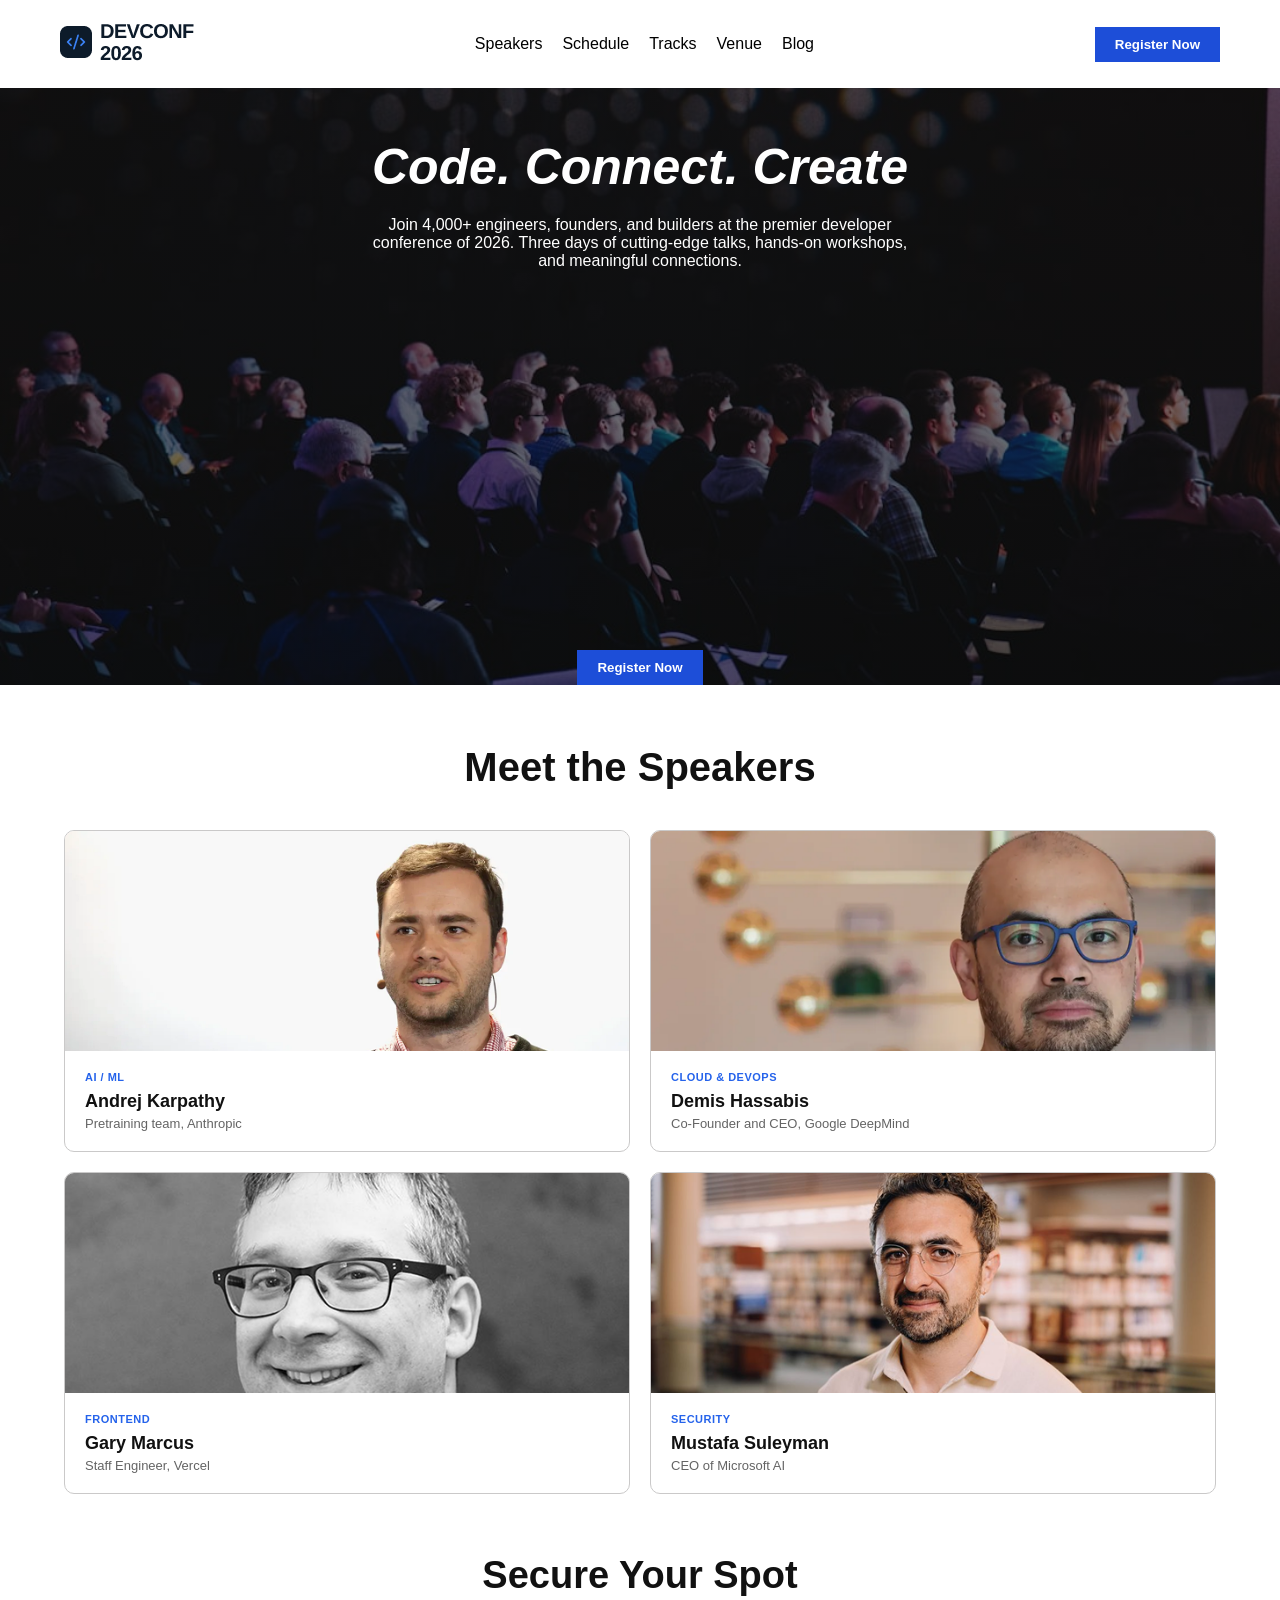
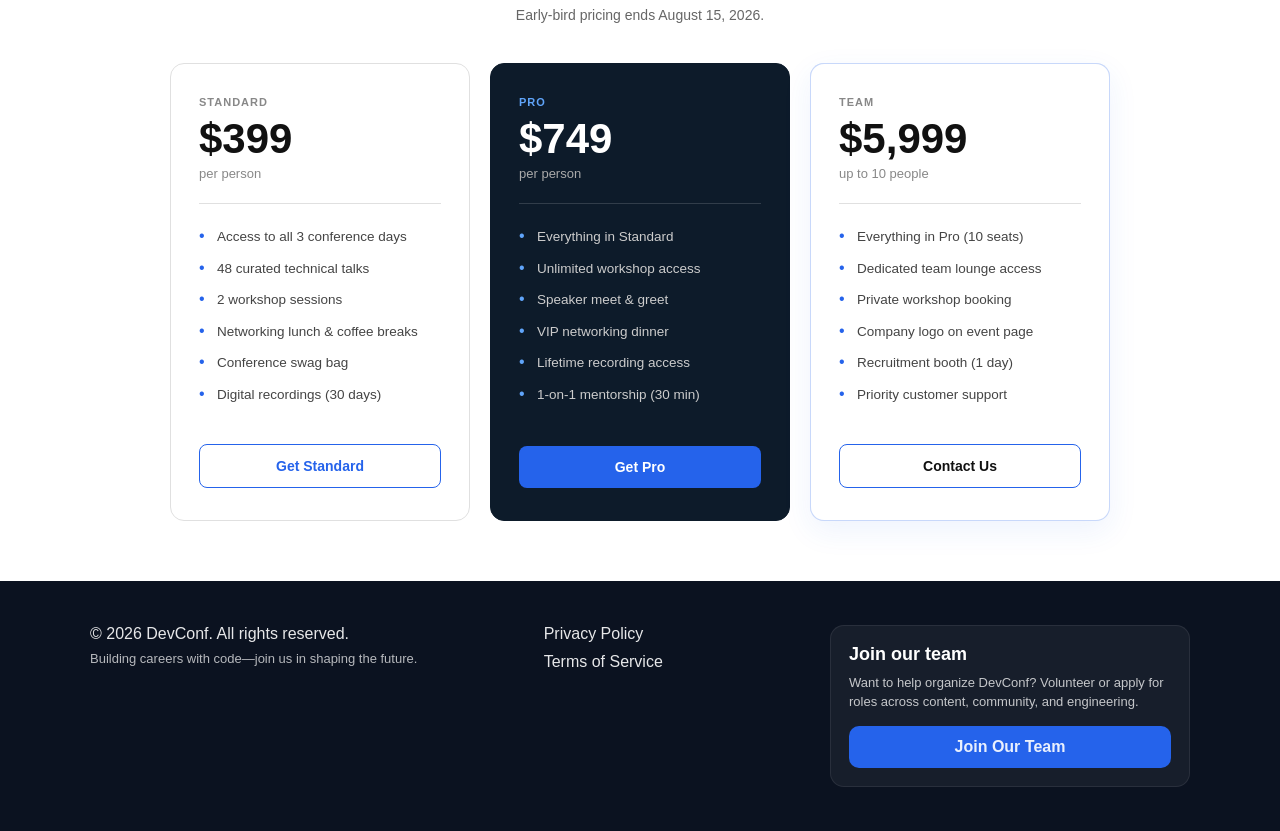
==== assets/index.html @ fa016f6c "first commit" ====
<!doctype html>
<html lang="en">
  <head>
    <meta charset="UTF-8" />
    <meta name="viewport" content="width=device-width, initial-scale=1.0" />
    <title>Abdullah Al Masud</title>
    <link rel="stylesheet" href="style.css" />
  </head>
  <body>
    <!-- Navbar -->
    <header>
      <nav>
        <!-- left -->
        <div>
          <img src="logo.png" alt="" />
        </div>
        <!-- middle -->
        <div>
          <ul>
            <li><a href=""></a>Speakers</li>
            <li><a href=""></a>Schedule</li>
            <li><a href=""></a>Tracks</li>
            <li><a href=""></a>Venue</li>
            <li><a href=""></a>Blog</li>
          </ul>
        </div>
        <!-- left -->
        <div>
          <button class="common-button">Register Now</button>
        </div>
      </nav>
    </header>
    <!-- End navbar -->
    <!-- star hero section -->
    <section class="parent">
      <div class="header-content">
        <h1 class="title">Code.<i> Connect.</i> Create</h1>
        <p class="p">
          Join 4,000+ engineers, founders, and builders at the premier
          developer<br />
          conference of 2026. Three days of cutting-edge talks, hands-on
          workshops,<br />
          and meaningful connections.
        </p>
        <div class="button">
          <button class="common-button">Register Now</button>
        </div>
      </div>
    </section>
    <!-- end hero section -->

  


  <section class="speakers">
    <h2>Meet the Speakers</h2>

    <div class="speaker-content">

      <div class="speaker-card">
        <img src="andrej.png" alt="Andrej Karpathy" />
        <div class="speaker-info">
          <span>AI / ML</span>
          <h4>Andrej Karpathy</h4>
          <p>Pretraining team, Anthropic</p>
        </div>
      </div>

      <div class="speaker-card">
        <img src="demis.png" alt="Demis Hassabis" />
        <div class="speaker-info">
          <span>Cloud &amp; DevOps</span>
          <h4>Demis Hassabis</h4>
          <p>Co-Founder and CEO, Google DeepMind</p>
        </div>
      </div>

      <div class="speaker-card">
        <img src="gary.png" alt="Gary Marcus" />
        <div class="speaker-info">
          <span>Frontend</span>
          <h4>Gary Marcus</h4>
          <p>Staff Engineer, Vercel</p>
        </div>
      </div>

      <div class="speaker-card">
        <img src="mustafa.png" alt="Mustafa Suleyman" />
        <div class="speaker-info">
          <span>Security</span>
          <h4>Mustafa Suleyman</h4>
          <p>CEO of Microsoft AI</p>
        </div>
      </div>

    </div>
  </section>




  
   <!-- Payment section start -->
   <!-- <section class="payment">
    <h2>Secure Your Spot</h2>
    <p>Early-bird pricing ends August 15, 2026.</p>
<div class="payment-cards">
    <div class="part1">
        
        <div>
            <span>Standard</span>
            <h3>$399</h3>
            <span>per person</span>
            <div class="line1"></div>
            <ul>
                <li>Access to all 3 conference days</li>
                <li>48 curated technical talks</li>
                <li>2 workshop sessions</li>
                <li>Networking lunch & coffee breaks</li>
                <li>Conference swag bag</li>
                <li>Digital recordings (30 days)</li>
            </ul>
            <div  class="button-positon">
                  <button class="common-button-standerd">Get Standard</button>
            </div>
        </div>
       </div>

     <div class="part2">
            <span>Pro</span>
            <h3>$749</h3>
            <span>per person</span>
            <div class="line2"></div>
            <ul>
                <li>Everything in Standard</li>
                <li>Unlimited workshop access</li>
                <li>Speaker meet & greet</li>
                <li>VIP networking dinner</li>
                <li>Lifetime recording access</li>
                <li>1-on-1 mentorship (30 min)</li>
            </ul>
            <div  class="button-positon">
                  <button class="common-button-standerd3"> Get Pro</button>
            </div>
        </div>
    

     <div class="part3">
            <span>Team</span>
            <h3>$5,999</h3>
            <span>up to 10 people</span>
            <div class="line3"></div>
            <ul>
                <li>Everything in Pro (10 seats)</li>
                <li>Dedicated team lounge access</li>
                <li>Private workshop booking</li>
                <li>Company logo on event page</li>
                <li>Recruitment booth (1 day)</li>
                <li>Priority customer support</li>
            </ul>
            <div class="button-positon">
                  <button class="common-button-standerd2">Contact Us</button>
            </div>
        </div>
    </div>
</div>
   </section> -->

<section class="payment">
  <h2>Secure Your Spot</h2>
  <p>Early-bird pricing ends August 15, 2026.</p>

  <div class="payment-cards">

    <!-- Standard -->
    <div class="part1">
      <span class="category">Standard</span>
      <h3 class="price">$399</h3>
      <span class="per">per person</span>
      <div class="divider"></div>
      <ul>
        <li>Access to all 3 conference days</li>
        <li>48 curated technical talks</li>
        <li>2 workshop sessions</li>
        <li>Networking lunch &amp; coffee breaks</li>
        <li>Conference swag bag</li>
        <li>Digital recordings (30 days)</li>
      </ul>
      <div class="button-position">
        <button class="btn btn-standard">Get Standard</button>
      </div>
    </div>

    <!-- Pro -->
    <div class="part2">
      <span class="category">Pro</span>
      <h3 class="price">$749</h3>
      <span class="per">per person</span>
      <div class="divider"></div>
      <ul>
        <li>Everything in Standard</li>
        <li>Unlimited workshop access</li>
        <li>Speaker meet &amp; greet</li>
        <li>VIP networking dinner</li>
        <li>Lifetime recording access</li>
        <li>1-on-1 mentorship (30 min)</li>
      </ul>
      <div class="button-position">
        <button class="btn btn-pro">Get Pro</button>
      </div>
    </div>

    <!-- Team -->
    <div class="part3 part3-team">
      <span class="category">Team</span>
      <h3 class="price">$5,999</h3>
      <span class="per">up to 10 people</span>
      <div class="divider"></div>
      <ul>
        <li>Everything in Pro (10 seats)</li>
        <li>Dedicated team lounge access</li>
        <li>Private workshop booking</li>
        <li>Company logo on event page</li>
        <li>Recruitment booth (1 day)</li>
        <li>Priority customer support</li>
      </ul>
      <div class="button-position">
        <button class="btn btn-team">Contact Us</button>
      </div>
    </div>

  </div>
</section>


   <!-- footer section start -->
   <footer>

   <div class="footer-inner">
     <div class="footer-brand">
       <p><a href="">© 2026 DevConf. All rights reserved.</a></p>
       <p class="footer-tagline">Building careers with code—join us in shaping the future.</p>
     </div>

     <div class="foot">
       <p><a href="">Privacy Policy</a></p>
       <p><a href="">Terms of Service</a></p>
     </div>

     <div class="join-team">
       <h3>Join our team</h3>
       <p>Want to help organize DevConf? Volunteer or apply for roles across content, community, and engineering.</p>
       <a class="join-team-btn" href="">Join Our Team</a>
     </div>
   </div>
   </footer>
    <!-- footer section end -->

</body>
</html>
---- assets/style.css ----
*{
    margin: 0;
    padding: 0;
       box-sizing: border-box;
}


/* Navbar */
nav{
    display: flex;
    justify-content: space-between;
    align-items: center;
    list-style: none;
    padding: 20px 60px;
    background-color: #FFFFFF;

}
nav ul {
    display: flex;
    list-style: none;
    gap: 20px;
    margin: 0;
    padding: 0;
}

nav ul li a {
    text-decoration: none;
    color: #575757;
}
/* Common Button */
.common-button{
   background-color: #1D4ED8;
    padding: 5px 25px;
    padding: 10px 20px;
        color: white;
          border: none;
          font-weight: bold;
}
/* stat hero section */
.parent{
    background-image: linear-gradient(rgba(19, 16, 16, 0.6), rgba(13, 13, 13, 0.6)), url('./banner.jpg');
    min-height: 550px;
    width: 100%;
    background-size: cover;
    background-position: center;
    display: flex;
    align-items: center;
    justify-content: center;
}
.title{
      padding-top: 50px;
    color: white;
    text-align: center;
    font-style: italic;
    font-size: 50px;
}
.p{
     color: white;
    text-align: center;
    font-size: 16px;
    width: 100%;
    max-width: 700px;
    margin: 20px auto;
    padding: 0;
}
.button {
    text-align: center;
    padding-top: 360px;
    
 }
/*speaker section*/

    /* Speaker Section */

.speakers{
    width: 90%;
    max-width: 1200px;
    margin: 60px auto;
}


/* Section Heading */

.speakers h2{
    text-align: center;
    font-size: 40px;
    padding-bottom: 40px;
}


/* Speaker Cards Container */

* {
  margin: 0;
  padding: 0;
  box-sizing: border-box;
}

body {
  font-family: -apple-system, BlinkMacSystemFont, 'Segoe UI', Roboto, sans-serif;
  background: #fff;
}

/* Section */
.speakers {
  width: 90%;
  max-width: 1200px;
  margin: 60px auto;
}

/* Heading */
.speakers h2 {
  text-align: center;
  font-size: 40px;
  font-weight: 700;
  padding-bottom: 40px;
  color: #111;
}

/* Grid */
.speaker-content {
  display: grid;
  grid-template-columns: repeat(2, 1fr);
  gap: 20px;
}

/* Card */
.speaker-card {
  border: 1px solid rgb(202, 201, 201);
  border-radius: 10px;
  overflow: hidden;
  display: flex;
  flex-direction: column;
}

/* Image */
.speaker-card img {
  width: 100%;
  height: 220px;
  object-fit: cover;
  object-position: top;
  display: block;
}

/* Info Block */
.speaker-info {
  padding: 16px 20px 20px;
}

/* Category */
.speaker-info span {
  color: #2563eb;
  font-size: 11px;
  font-weight: 700;
  text-transform: uppercase;
  letter-spacing: 0.5px;
}

/* Name */
.speaker-info h4 {
  font-size: 18px;
  font-weight: 700;
  margin: 6px 0 4px;
  color: #111;
}

/* Role */
.speaker-info p {
  color: rgb(100, 100, 100);
  font-size: 13px;
}

/* Responsive */
@media (max-width: 768px) {
  .speaker-content {
    grid-template-columns: 1fr;
  }

  .speakers h2 {
    font-size: 28px;
  }
}


/* payment section */

/*
.payment-cards span{
    color: rgb(100, 100, 100);
    padding: 5px 15px;
}
.payment p{
    text-align: center;
}

.line1 {
    width: 97%;
    height: 1px;
    background-color: rgb(100, 100, 100);
    margin: 20px 0;
}
.line2 {
    width: 97%;
    height: 1px;
    background-color: rgb(100, 100, 100);
    margin: 20px 0;
}
.line3 {
    width: 97%;
    height: 1px;
    background-color: rgb(100, 100, 100);
    margin: 20px 0;
}
.payment-cards{
    display: flex;
    justify-content: center;
    padding: 20px 5px;
    gap: 15px;
}
.part1{
    width:200px;
    border:1px solid #ddd;
    border-radius:12px;
    padding:30px;
    display:flex;
    flex-direction:column;
}

.part2{
    color: white;
    width:200px;
    background: #0D1B2A;
    border:1px solid white;
    border-radius:12px;
    padding:30px;
    display:flex;
    flex-direction:column;
}
.part3{
    width:200px;
    border:1px solid #ddd;
    border-radius:12px;
    padding:30px;
    display:flex;
    flex-direction:column;
}

.payment-cards li{
    font-weight: 95;
    font-size: 12px;
}

.payment-cards .part2 li{
    font-weight: 95;
    font-size: 12px;
}

.common-button-standerd{
    background-color: white;
    padding: 5px 55px;
    border-radius: 8px;
    border-color: rgb(106, 106, 253);
}

.common-button-standerd2{
    background-color: white;
    padding: 5px 55px;
    border-radius: 8px;
}
.common-button-standerd3{
    background-color: #2563EB;
    padding: 5px 70px;
    border-radius: 8px;
    border: none;
}
.part1 li,
.part2 li,
.part3 li{
    margin-bottom: 8px;
    line-height: 1.5;
    padding-bottom: 8px;
}

.part2, .common-button-standerd3{
color: #e0dfdf;
font-weight: bold;
}
.part2 span{
    color: #60A5FA;
    font-weight: 600;
}
.common-button-standerd,.common-button-standerd2,.common-button-standerd3{
    cursor: pointer;
}
button:active{
    background-color: rgb(86, 86, 113);
}
.hero-button button{
    padding: 17px 55px;
}
*/
/* Payment Section */


/* ── Payment Section ── */
.payment {
  width: 90%;
  max-width: 1100px;
  margin: 60px auto;
  text-align: center;
}

.payment h2 {
  font-size: 38px;
  font-weight: 800;
  color: #111;
  margin-bottom: 10px;
}

.payment > p {
  font-size: 14px;
  color: #666;
  margin-bottom: 40px;
}

/* ── Cards Row ── */
.payment-cards {
  display: flex;
  justify-content: center;
  align-items: stretch;
  gap: 20px;
  flex-wrap: wrap;
}

/* ── Base Card ── */
.part1,
.part2,
.part3 {
  width: 300px;
  border-radius: 14px;
  padding: 32px 28px;
  display: flex;
  flex-direction: column;
  text-align: left;
  box-sizing: border-box;
}

.part1 {
  border: 1px solid #e0e0e0;
  background: #fff;
}

.part2 {
  background: #0D1B2A;
  border: 1px solid #0D1B2A;
  color: #fff;
}

.part3 {
  border: 1px solid #e0e0e0;
  background: #fff;
}

/* ── Category Label ── */
.category {
  font-size: 11px;
  font-weight: 700;
  letter-spacing: 1px;
  text-transform: uppercase;
  margin-bottom: 10px;
  display: block;
  padding: 0;
}

.part1 .category,
.part3 .category {
  color: #888;
}

.part2 .category {
  color: #60A5FA;
}

/* ── Price ── */
.price {
  font-size: 42px;
  font-weight: 800;
  color: #111;
  line-height: 1;
  margin: 0 0 6px 0;
}

.part2 .price {
  color: #fff;
}

/* ── Per person ── */
.per {
  font-size: 13px;
  color: #888;
  margin-bottom: 22px;
  display: block;
  padding: 0;
}

.part2 .per {
  color: #aaa;
}

/* ── Divider ── */
.divider {
  width: 100%;
  height: 1px;
  background-color: #e0e0e0;
  margin-bottom: 22px;
}

.part2 .divider {
  background-color: rgba(255, 255, 255, 0.15);
}

/* ── List ── */
.payment-cards ul {
  list-style: none;
  margin-bottom: 28px;
  flex-grow: 1;
  padding: 0;
  display: block;
}

.payment-cards ul li {
  font-size: 13.5px;
  line-height: 1.6;
  margin-bottom: 10px;
  padding-left: 18px;
  position: relative;
  color: #444;
  display: block;
}

.payment-cards ul li::before {
  content: "•";
  position: absolute;
  left: 0;
  color: #2563EB;
  font-size: 16px;
  line-height: 1.3;
}

.part2 ul li {
  color: #ccc;
}

.part2 ul li::before {
  color: #60A5FA;
}

/* ── Button Position ── */
.button-position {
  margin-top: auto;
}

/* ── Buttons ── */
.btn {
  width: 100%;
  padding: 13px 0;
  border-radius: 8px;
  font-size: 14px;
  font-weight: 600;
  cursor: pointer;
  transition: all 0.2s;
}

.btn-standard {
  background: #fff;
  border: 1.5px solid #2563EB;
  color: #2563EB;
}

.btn-standard:hover {
  background: #eff6ff;
}

.btn-pro {
  background: #2563EB;
  border: none;
  color: #fff;
}

.btn-pro:hover {
  background: #1d4ed8;
}

.btn-team {
  background: #fff;
  border: 1.5px solid #ccc;
  color: #111;
}

.btn-team:hover {
  background: #f5f5f5;
}

/* ── Responsive ── */
@media (max-width: 768px) {
  .payment-cards {
    flex-direction: column;
    align-items: center;
  }

  .part1,
  .part2,
  .part3 {
    width: 100%;
    max-width: 360px;
  }

  .payment h2 {
    font-size: 28px;
  }
}

/* ── Team (Payment card 3) polish ── */
.part3-team {
  border: 1px solid rgba(37, 99, 235, 0.25);
  box-shadow: 0 10px 30px rgba(37, 99, 235, 0.08);
  position: relative;
}

.part3-team::after {
  content: "";
  position: absolute;
  inset: -1px;
  border-radius: 14px;
  background: linear-gradient(135deg, rgba(37, 99, 235, 0.25), rgba(96, 165, 250, 0.08));
  opacity: 0.7;
  pointer-events: none;
  z-index: -1;
}

.part3-team:hover {
  transform: translateY(-2px);
  transition: transform 0.2s ease;
}

.btn-team {
  background: #fff;
  border: 1.5px solid #2563EB;
  color: #111;
}

.btn-team:hover {
  background: #eff6ff;
  color: #1d4ed8;
  border-color: #1d4ed8;
}

/* ── Footer ── */
footer {
  padding: 44px 0;
  background: #0b1220;
  color: rgba(255, 255, 255, 0.9);
  margin-top: 30px;
}

.footer-inner {
  width: 90%;
  max-width: 1100px;
  margin: 0 auto;
  display: flex;
  gap: 26px;
  align-items: flex-start;
  justify-content: space-between;
}

.footer-brand {
  min-width: 260px;
}

.footer-brand p a,
.foot p a,
.join-team a {
  color: inherit;
  text-decoration: none;
}

.footer-brand p a:hover,
.foot p a:hover {
  text-decoration: underline;
}

.footer-tagline {
  margin-top: 8px;
  font-size: 13px;
  color: rgba(255, 255, 255, 0.7);
}

.foot {
  display: flex;
  flex-direction: column;
  gap: 10px;
  min-width: 160px;
}

.join-team {
  max-width: 360px;
  background: rgba(255, 255, 255, 0.05);
  border: 1px solid rgba(255, 255, 255, 0.08);
  border-radius: 14px;
  padding: 18px 18px;
}

.join-team h3 {
  font-size: 18px;
  margin-bottom: 8px;
  color: #fff;
}

.join-team p {
  font-size: 13px;
  color: rgba(255, 255, 255, 0.75);
  line-height: 1.5;
  margin-bottom: 14px;
}

.join-team-btn {
  display: inline-block;
  width: 100%;
  text-align: center;
  padding: 12px 14px;
  border-radius: 10px;
  background: #2563EB;
  color: #fff;
  font-weight: 700;
  text-decoration: none;
  transition: background 0.2s ease, transform 0.2s ease;
}

.join-team-btn:hover {
  background: #1d4ed8;
  transform: translateY(-1px);
}

@media (max-width: 900px) {
  .footer-inner {
    flex-direction: column;
    gap: 18px;
  }

  .footer-brand {
    min-width: auto;
  }

  .join-team {
    max-width: none;
  }
}
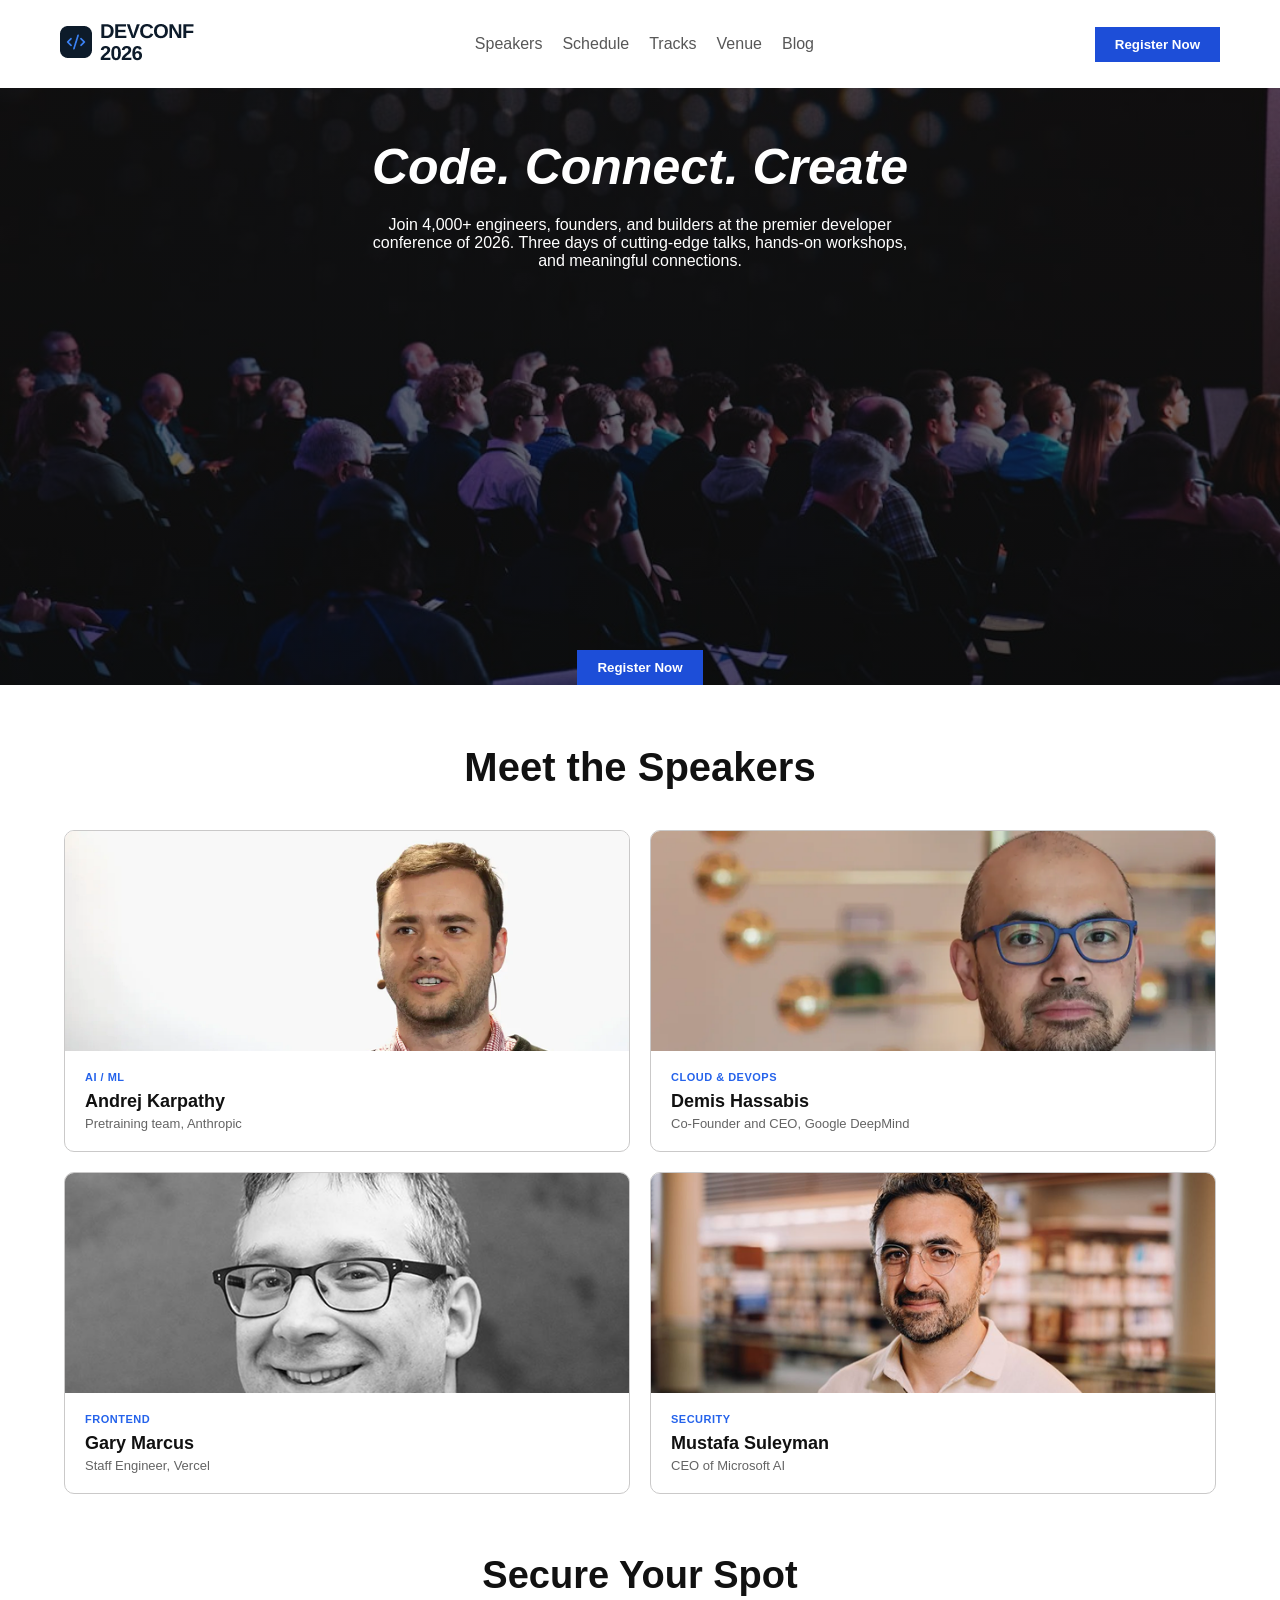
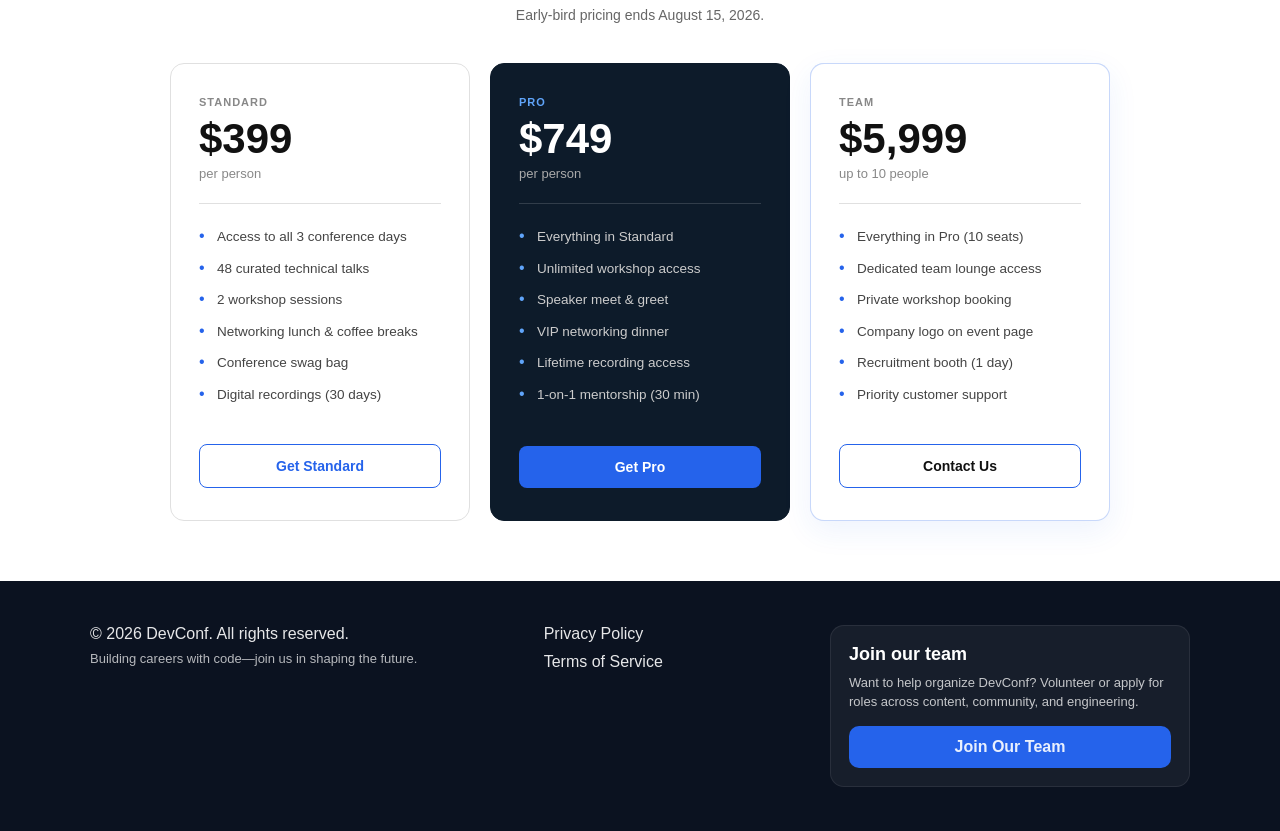
==== commit 111cef3a: "Prepare project for GitHub Pages deployment" ====
--- a/assets/index.html
+++ b/assets/index.html
@@ -10,21 +10,18 @@
     <!-- Navbar -->
     <header>
       <nav>
-        <!-- left -->
-        <div>
-          <img src="logo.png" alt="" />
-        </div>
-        <!-- middle -->
-        <div>
+        <div class="nav-brand">
+          <img src="logo.png" alt="DevConf logo" />
+        </div>
+        <div class="nav-links">
           <ul>
-            <li><a href=""></a>Speakers</li>
-            <li><a href=""></a>Schedule</li>
-            <li><a href=""></a>Tracks</li>
-            <li><a href=""></a>Venue</li>
-            <li><a href=""></a>Blog</li>
+            <li><a href="#speakers">Speakers</a></li>
+            <li><a href="#pricing">Schedule</a></li>
+            <li><a href="#speakers">Tracks</a></li>
+            <li><a href="#pricing">Venue</a></li>
+            <li><a href="#footer">Blog</a></li>
           </ul>
         </div>
-        <!-- left -->
         <div>
           <button class="common-button">Register Now</button>
         </div>
@@ -52,7 +49,7 @@
   
 
 
-  <section class="speakers">
+  <section class="speakers" id="speakers">
     <h2>Meet the Speakers</h2>
 
     <div class="speaker-content">
@@ -234,7 +231,7 @@
 
 
    <!-- footer section start -->
-   <footer>
+   <footer id="footer">
 
    <div class="footer-inner">
      <div class="footer-brand">
@@ -250,11 +247,12 @@
      <div class="join-team">
        <h3>Join our team</h3>
        <p>Want to help organize DevConf? Volunteer or apply for roles across content, community, and engineering.</p>
-       <a class="join-team-btn" href="">Join Our Team</a>
+       <a class="join-team-btn" href="../join-team.html">Join Our Team</a>
      </div>
    </div>
    </footer>
     <!-- footer section end -->
 
+
 </body>
 </html>
